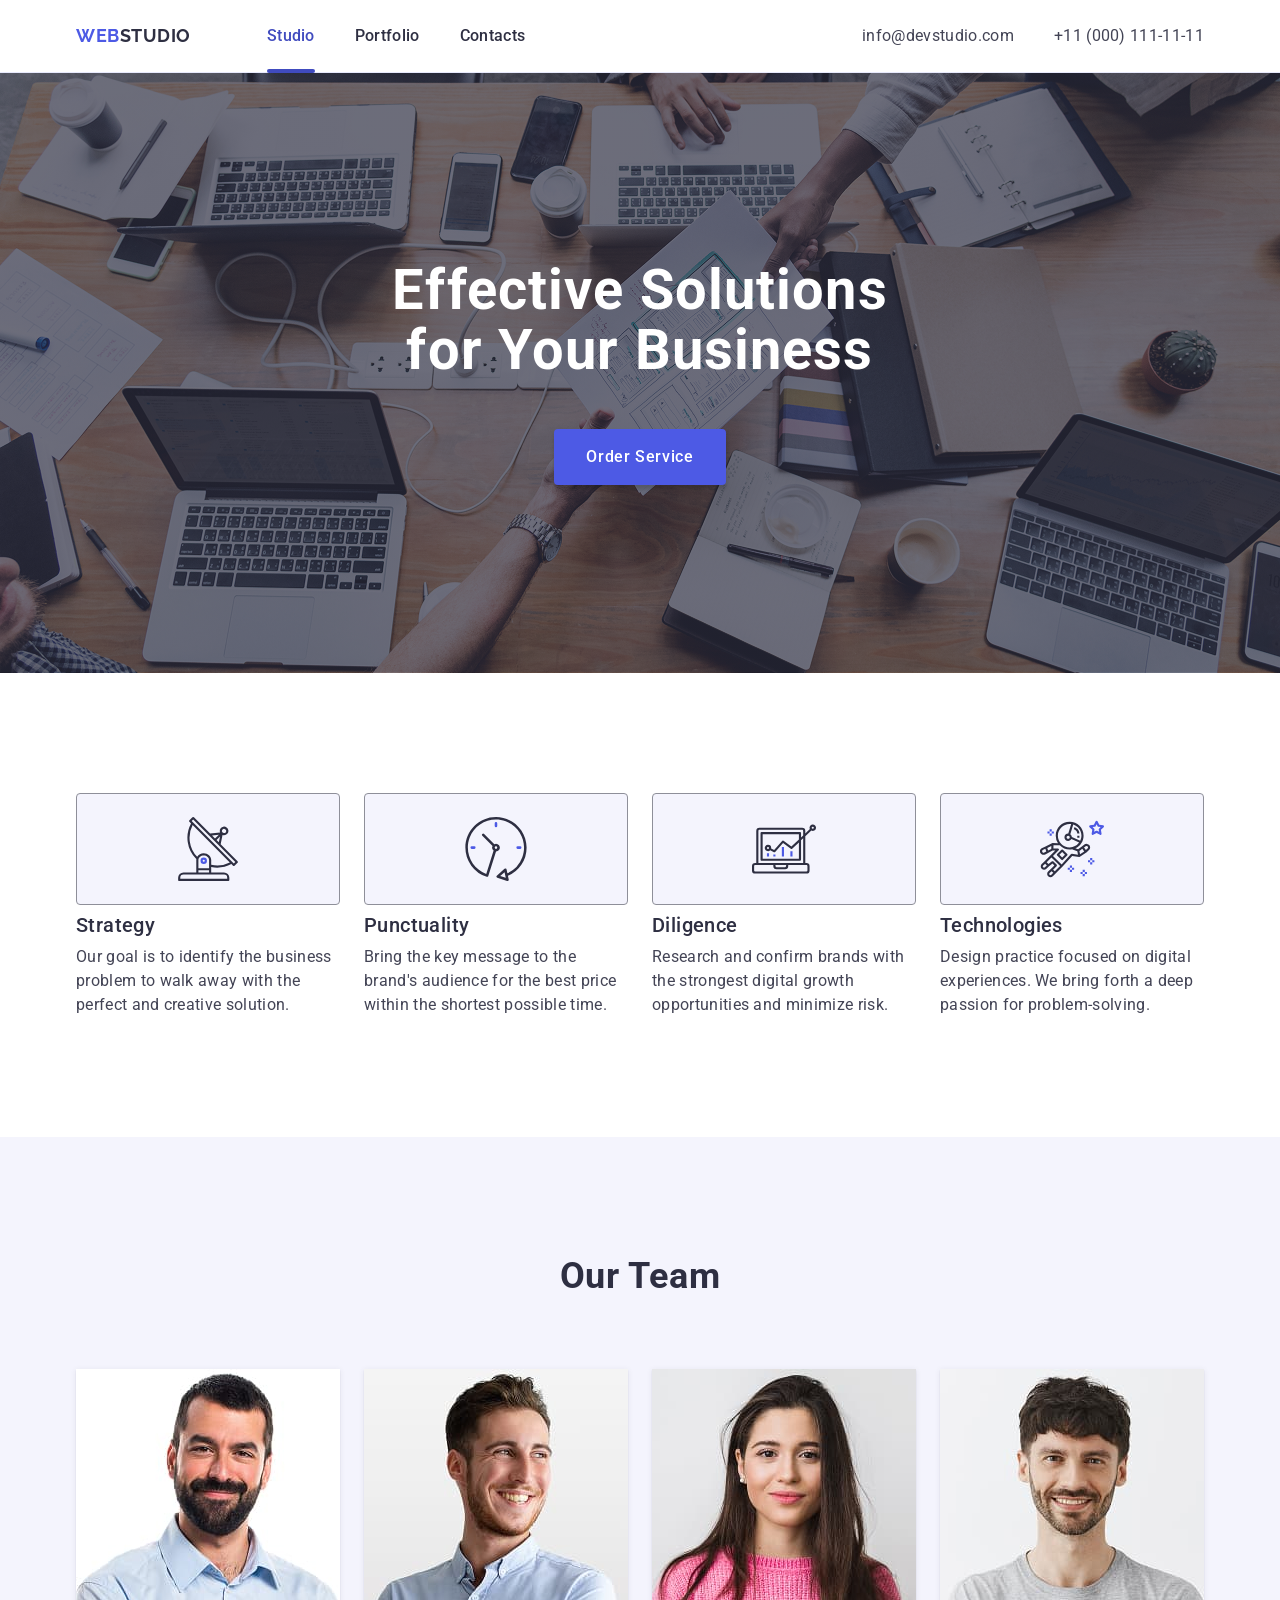
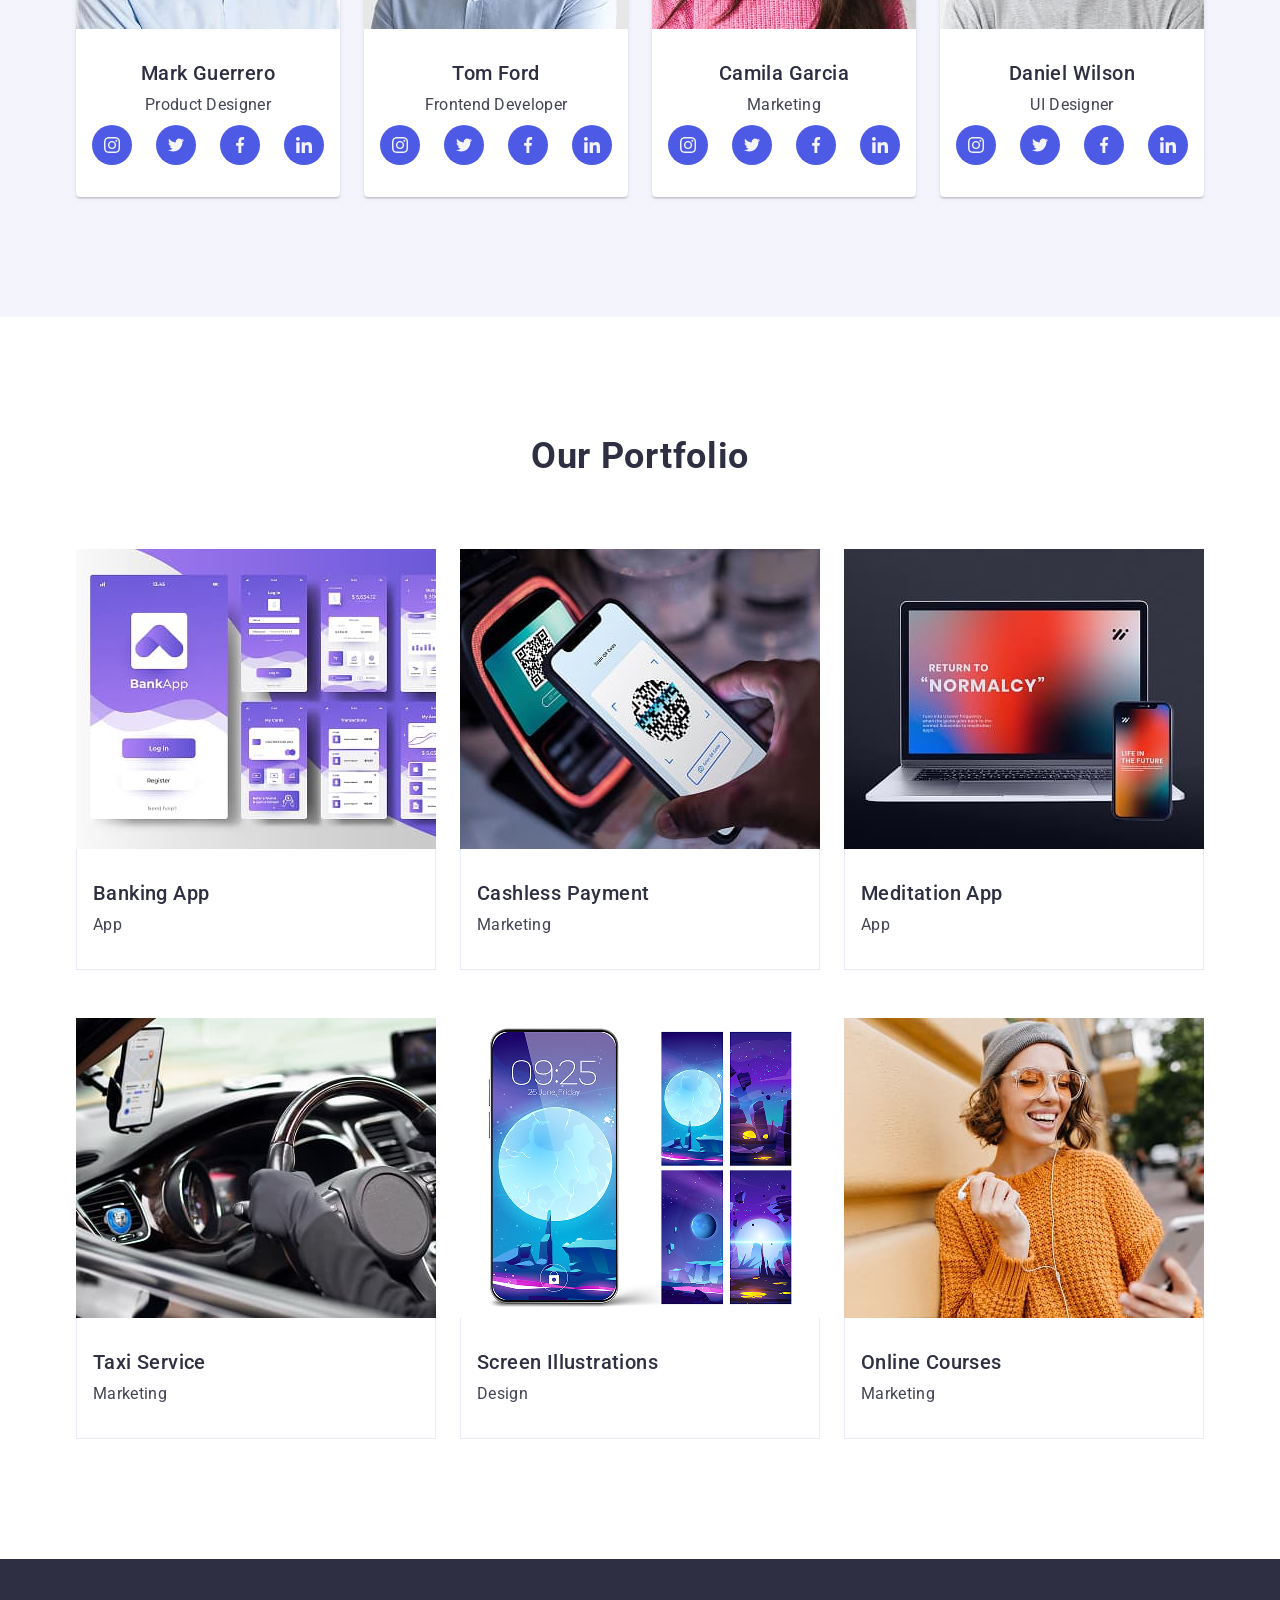
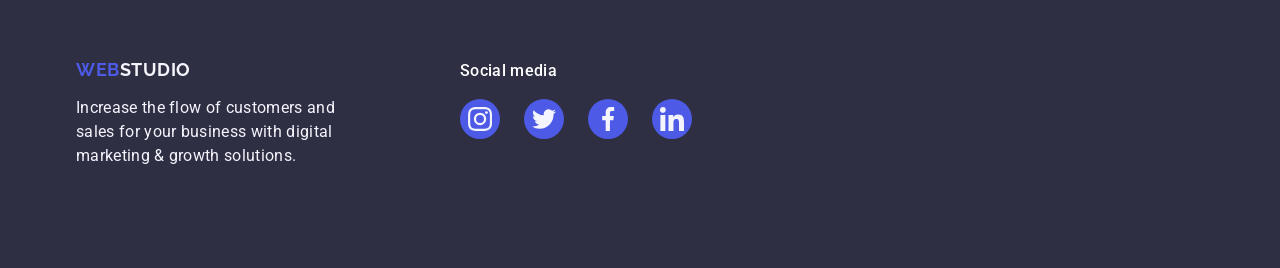
==== index.html @ 87405c70 "HW-4" ====
<!DOCTYPE html>
<html lang="en">
  <head>
    <meta charset="UTF-8" />
    <meta name="viewport" content="width=device-width, initial-scale=1.0" />
    <title>WebStudio</title>
    <link
      rel="stylesheet"
      href="https://cdn.jsdelivr.net/npm/modern-normalize@2.0.0/modern-normalize.min.css"
    />
    <link rel="preconnect" href="https://fonts.googleapis.com" />
    <link rel="preconnect" href="https://fonts.gstatic.com" crossorigin />
    <link
      href="https://fonts.googleapis.com/css2?family=Borel&family=Raleway:ital,wght@0,700;1,700&family=Roboto:ital,wght@0,400;0,500;0,700;1,400;1,500;1,700&display=swap"
      rel="stylesheet"
    />
    <link rel="stylesheet" href="./css/styles.css" />
  </head>
  <body>
    <!-- header -->
    <header class="header">
      <div class="container header-container">
        <nav class="nav">
          <a href="./index.html" class="header-logo"
            >Web<span class="header-logo-accent">Studio</span></a
          >
          <ul class="nav-list">
            <li><a href="./index.html" class="nav-link current-link">Studio</a></li>
            <li><a href="" class="nav-link">Portfolio</a></li>
            <li><a href="" class="nav-link">Contacts</a></li>
          </ul>
        </nav>

        <address class="address">
          <ul class="address-list">
            <li>
              <a href="mailto:info@devstudio.com" class="contacts-link">info@devstudio.com</a>
            </li>
            <li>
              <a href="tel:+110001111111" class="contacts-link">+11 (000) 111-11-11</a>
            </li>
          </ul>
        </address>
      </div>
    </header>

    <main>
      <!-- section hero -->
      <section class="section-hero">
        <div class="container">
          <h1 class="hero-title">Effective Solutions for Your Business</h1>
          <button type="button" class="button-hero">Order Service</button>
        </div>
      </section>

      <!-- section advantages -->
      <section class="section section-advantages">
        <div class="container">
          <h2 class="section-title visually-hidden">Advantages</h2>
          <ul class="advantages-list">
            <li class="advantages-item">
              <div class="icon-container">
                <svg class="advantages-icon" width="64" height="64">
                  <use href="./images/icons.svg#icon-antenna"></use>
                </svg>
              </div>
              <h3 class="advantages-title">Strategy</h3>
              <p class="advantages-text">
                Our goal is to identify the business problem to walk away with the perfect and
                creative solution.
              </p>
            </li>
            <li class="advantages-item">
              <div class="icon-container">
                <svg class="advantages-icon" width="64" height="64">
                  <use href="./images/icons.svg#icon-clock"></use>
                </svg>
              </div>
              <h3 class="advantages-title">Punctuality</h3>
              <p class="advantages-text">
                Bring the key message to the brand's audience for the best price within the shortest
                possible time.
              </p>
            </li>
            <li class="advantages-item">
              <div class="icon-container">
                <svg class="advantages-icon" width="64" height="64">
                  <use href="./images/icons.svg#icon-diagram"></use>
                </svg>
              </div>
              <h3 class="advantages-title">Diligence</h3>
              <p class="advantages-text">
                Research and confirm brands with the strongest digital growth opportunities and
                minimize risk.
              </p>
            </li>
            <li class="advantages-item">
              <div class="icon-container">
                <svg class="advantages-icon" width="64" height="64">
                  <use href="./images/icons.svg#icon-astronaut"></use>
                </svg>
              </div>
              <h3 class="advantages-title">Technologies</h3>
              <p class="advantages-text">
                Design practice focused on digital experiences. We bring forth a deep passion for
                problem-solving.
              </p>
            </li>
          </ul>
        </div>
      </section>

      <!-- section our team -->
      <section class="section section-team">
        <div class="container">
          <h2 class="section-title">Our Team</h2>
          <ul class="team-list">
            <li class="team-item">
              <img src="./images/team1.jpg" alt="Mark Guerrero's photo" width="264" height="260" />
              <div class="team-information">
                <h3 class="team-title">Mark Guerrero</h3>
                <p class="team-text">Product Designer</p>
                <ul class="social-list">
                  <li class="social-item">
                    <a class="social-link" href="">
                      <svg class="social-icon" width="16" height="16">
                        <use href="./images/icons.svg#icon-instagram"></use>
                      </svg>
                    </a>
                  </li>
                  <li class="social-item">
                    <a class="social-link" href="">
                      <svg class="social-icon" width="16" height="16">
                        <use href="./images/icons.svg#icon-twitter"></use>
                      </svg>
                    </a>
                  </li>
                  <li class="social-item">
                    <a class="social-link" href="">
                      <svg class="social-icon" width="16" height="16">
                        <use href="./images/icons.svg#icon-facebook"></use>
                      </svg>
                    </a>
                  </li>
                  <li class="social-item">
                    <a class="social-link" href="">
                      <svg class="social-icon" width="16" height="16">
                        <use href="./images/icons.svg#icon-linkedin"></use>
                      </svg>
                    </a>
                  </li>
                </ul>
              </div>
            </li>
            <li class="team-item">
              <img src="./images/team2.jpg" alt="Tom Ford's photo" width="264" height="260" />
              <div class="team-information">
                <h3 class="team-title">Tom Ford</h3>
                <p class="team-text">Frontend Developer</p>
                <ul class="social-list">
                  <li class="social-item">
                    <a class="social-link" href="">
                      <svg class="social-icon" width="16" height="16">
                        <use href="./images/icons.svg#icon-instagram"></use>
                      </svg>
                    </a>
                  </li>
                  <li class="social-item">
                    <a class="social-link" href="">
                      <svg class="social-icon" width="16" height="16">
                        <use href="./images/icons.svg#icon-twitter"></use>
                      </svg>
                    </a>
                  </li>
                  <li class="social-item">
                    <a class="social-link" href="">
                      <svg class="social-icon" width="16" height="16">
                        <use href="./images/icons.svg#icon-facebook"></use>
                      </svg>
                    </a>
                  </li>
                  <li class="social-item">
                    <a class="social-link" href="">
                      <svg class="social-icon" width="16" height="16">
                        <use href="./images/icons.svg#icon-linkedin"></use>
                      </svg>
                    </a>
                  </li>
                </ul>
              </div>
            </li>
            <li class="team-item">
              <img src="./images/team3.jpg" alt="Camila Garcia's photo" width="264" height="260" />
              <div class="team-information">
                <h3 class="team-title">Camila Garcia</h3>
                <p class="team-text">Marketing</p>
                <ul class="social-list">
                  <li class="social-item">
                    <a class="social-link" href="">
                      <svg class="social-icon" width="16" height="16">
                        <use href="./images/icons.svg#icon-instagram"></use>
                      </svg>
                    </a>
                  </li>
                  <li class="social-item">
                    <a class="social-link" href="">
                      <svg class="social-icon" width="16" height="16">
                        <use href="./images/icons.svg#icon-twitter"></use>
                      </svg>
                    </a>
                  </li>
                  <li class="social-item">
                    <a class="social-link" href="">
                      <svg class="social-icon" width="16" height="16">
                        <use href="./images/icons.svg#icon-facebook"></use>
                      </svg>
                    </a>
                  </li>
                  <li class="social-item">
                    <a class="social-link" href="">
                      <svg class="social-icon" width="16" height="16">
                        <use href="./images/icons.svg#icon-linkedin"></use>
                      </svg>
                    </a>
                  </li>
                </ul>
              </div>
            </li>
            <li class="team-item">
              <img src="./images/team4.jpg" alt="Daniel Wilson's photo" width="264" height="260" />
              <div class="team-information">
                <h3 class="team-title">Daniel Wilson</h3>
                <p class="team-text">UI Designer</p>
                <ul class="social-list">
                  <li class="social-item">
                    <a class="social-link" href="">
                      <svg class="social-icon" width="16" height="16">
                        <use href="./images/icons.svg#icon-instagram"></use>
                      </svg>
                    </a>
                  </li>
                  <li class="social-item">
                    <a class="social-link" href="">
                      <svg class="social-icon" width="16" height="16">
                        <use href="./images/icons.svg#icon-twitter"></use>
                      </svg>
                    </a>
                  </li>
                  <li class="social-item">
                    <a class="social-link" href="">
                      <svg class="social-icon" width="16" height="16">
                        <use href="./images/icons.svg#icon-facebook"></use>
                      </svg>
                    </a>
                  </li>
                  <li class="social-item">
                    <a class="social-link" href="">
                      <svg class="social-icon" width="16" height="16">
                        <use href="./images/icons.svg#icon-linkedin"></use>
                      </svg>
                    </a>
                  </li>
                </ul>
              </div>
            </li>
          </ul>
        </div>
      </section>

      <!-- section portfolio-->
      <section class="section-portfolio section">
        <div class="container">
          <h2 class="section-title">Our Portfolio</h2>
          <ul class="portfolio-list">
            <li class="portfolio-item">
              <div class="portfolio-img">
                <img src="./images/portfolio1.jpg" alt="Banking App" width="360" height="300" />
                <p class="overlay">
                  14 Stylish and User-Friendly App Design Concepts · Task Manager App · Calorie
                  Tracker App · Exotic Fruit Ecommerce App · Cloud Storage App
                </p>
              </div>
              <div class="portfolio-card">
                <h3 class="portfolio-title">Banking App</h3>
                <p class="portfolio-text">App</p>
              </div>
            </li>
            <li class="portfolio-item">
              <div class="portfolio-img">
                <img
                  src="./images/portfolio2.jpg"
                  alt="Cashless Payment"
                  width="360"
                  height="300"
                />
                <p class="overlay">
                  14 Stylish and User-Friendly App Design Concepts · Task Manager App · Calorie
                  Tracker App · Exotic Fruit Ecommerce App · Cloud Storage App
                </p>
              </div>
              <div class="portfolio-card">
                <h3 class="portfolio-title">Cashless Payment</h3>
                <p class="portfolio-text">Marketing</p>
              </div>
            </li>
            <li class="portfolio-item">
              <div class="portfolio-img">
                <img src="./images/portfolio3.jpg" alt="Meditation App" width="360" height="300" />
                <p class="overlay">
                  14 Stylish and User-Friendly App Design Concepts · Task Manager App · Calorie
                  Tracker App · Exotic Fruit Ecommerce App · Cloud Storage App
                </p>
              </div>
              <div class="portfolio-card">
                <h3 class="portfolio-title">Meditation App</h3>
                <p class="portfolio-text">App</p>
              </div>
            </li>
            <li class="portfolio-item">
              <div class="portfolio-img">
                <img src="./images/portfolio4.jpg" alt="Taxi Service" width="360" height="300" />
                <p class="overlay">
                  14 Stylish and User-Friendly App Design Concepts · Task Manager App · Calorie
                  Tracker App · Exotic Fruit Ecommerce App · Cloud Storage App
                </p>
              </div>
              <div class="portfolio-card">
                <h3 class="portfolio-title">Taxi Service</h3>
                <p class="portfolio-text">Marketing</p>
              </div>
            </li>
            <li class="portfolio-item">
              <div class="portfolio-img">
                <img
                  src="./images/portfolio5.jpg"
                  alt="Screen Illustrations"
                  width="360"
                  height="300"
                />
                <p class="overlay">
                  14 Stylish and User-Friendly App Design Concepts · Task Manager App · Calorie
                  Tracker App · Exotic Fruit Ecommerce App · Cloud Storage App
                </p>
              </div>
              <div class="portfolio-card">
                <h3 class="portfolio-title">Screen Illustrations</h3>
                <p class="portfolio-text">Design</p>
              </div>
            </li>
            <li class="portfolio-item">
              <div class="portfolio-img">
                <img src="./images/portfolio6.jpg" alt="Online Courses" width="360" height="300" />
                <p class="overlay">
                  14 Stylish and User-Friendly App Design Concepts · Task Manager App · Calorie
                  Tracker App · Exotic Fruit Ecommerce App · Cloud Storage App
                </p>
              </div>
              <div class="portfolio-card">
                <h3 class="portfolio-title">Online Courses</h3>
                <p class="portfolio-text">Marketing</p>
              </div>
            </li>
          </ul>
        </div>
      </section>
    </main>

    <!-- footer -->
    <footer class="footer">
      <div class="container footer-content">
        <div class="left-content">
          <a href="/" class="footer-logo">Web<span class="footer-logo-accent">Studio</span></a>
          <p class="footer-text">
            Increase the flow of customers and sales for your business with digital marketing &
            growth solutions.
          </p>
        </div>
        <div class="right-content">
          <p class="social-text">Social media</p>
          <ul class="social-list">
            <li class="social-item">
              <a class="social-link big" href="">
                <svg class="social-icon" width="24" height="24">
                  <use href="./images/icons.svg#icon-instagram"></use>
                </svg>
              </a>
            </li>
            <li class="social-item">
              <a class="social-link big" href="">
                <svg class="social-icon" width="24" height="24">
                  <use href="./images/icons.svg#icon-twitter"></use>
                </svg>
              </a>
            </li>
            <li class="social-item">
              <a class="social-link big" href="">
                <svg class="social-icon" width="24" height="24">
                  <use href="./images/icons.svg#icon-facebook"></use>
                </svg>
              </a>
            </li>
            <li class="social-item">
              <a class="social-link big" href="">
                <svg class="social-icon" width="24" height="24">
                  <use href="./images/icons.svg#icon-linkedin"></use>
                </svg>
              </a>
            </li>
          </ul>
        </div>
      </div>
    </footer>
  </body>
</html>
---- css/styles.css ----
:root {
  --primary-font: 'Roboto', sans-serif;
  --logo-font: 'Raleway', sans-serif;
  --text-color: #2e2f42;
  --accent-color: #4d5ae5;
  --secondary-text-color: #434455;
  --hover-color: #404bbf;
  --accent-section-color: #2e2f42;
  --transition: 250ms cubic-bezier(0.4, 0, 0.2, 1);
}

body {
  font-family: var(--primary-font);
  letter-spacing: 0.02em;

  color: var(--secondary-text-color);
  background-color: #ffffff;
}

address {
  font-style: normal;
}

button {
  cursor: pointer;
}

a {
  text-decoration: none;
  display: block;
}

ul {
  list-style: none;

  margin: 0;
  padding-left: 0;
}

h1,
h2,
h3,
p {
  margin: 0;
}

img {
  display: block;
}

.container {
  max-width: 1158px;
  padding: 0 15px;
  margin: 0 auto;
}

.section {
  padding: 120px 0;
}

.section-title {
  font-size: 36px;
  line-height: 1.11;

  letter-spacing: 0.02em;
  text-transform: capitalize;
  text-align: center;
  color: var(--text-color);

  margin-bottom: 72px;
}

.visually-hidden {
  position: absolute;
  width: 1px;
  height: 1px;
  margin: -1px;
  border: 0;
  padding: 0;

  white-space: nowrap;
  clip-path: inset(100%);
  clip: rect(0 0 0 0);
  overflow: hidden;
}

/* Header */

.header {
  border-bottom: 1px solid rgba(231, 233, 252, 1);
  box-shadow: 0px 2px 1px rgba(46, 47, 66, 0.08), 0px 1px 1px rgba(46, 47, 66, 0.16),
    0px 1px 6px rgba(46, 47, 66, 0.08);
}

.header-container {
  display: flex;
  justify-content: space-between;
  align-items: center;
  padding: 0 15px;
}

.header-logo {
  font-family: var(--logo-font);
  font-weight: 700;
  font-size: 18px;
  line-height: 1.17;
  letter-spacing: 0.03em;

  text-transform: uppercase;

  color: var(--accent-color);

  margin-right: 76px;
}

.header-logo-accent {
  color: var(--text-color);
}

.nav {
  display: flex;
  align-items: center;
}

.nav-list,
.address-list {
  display: flex;
  gap: 40px;
}

.nav-link {
  font-weight: 500;
  font-size: 16px;
  line-height: 1.5;
  color: var(--text-color);
  position: relative;
  padding: 24px 0;
  transition: color var(--transition);
}

.nav-link.current-link {
  color: var(--hover-color);
}

.nav-link::after {
  content: '';
  position: absolute;
  left: 0;
  bottom: -1px;
  height: 4px;
  border-radius: 2px;
  background-color: var(--hover-color);
  width: 0;
  opacity: 0;
  transition: width var(--transition), opacity var(--transition);
}

.nav-link.current-link::after,
.nav-link:hover::after {
  width: 100%;
  opacity: 1;
}

.contacts-link {
  font-size: 16px;
  line-height: 1.5;
  color: var(--secondary-text-color);

  padding: 24px 0;
  transition: color var(--transition);
}

.nav-link:hover,
.nav-link:focus,
.contacts-link:hover,
.contacts-link:focus {
  color: var(--hover-color);
}

/* Section Hero */

.section-hero {
  background-color: var(--accent-section-color);
  background: linear-gradient(rgba(46, 47, 66, 0.7), rgba(46, 47, 66, 0.7)), url(../images/hero.jpg);
  background-repeat: no-repeat;
  background-position: center;
  background-size: cover;
  padding: 188px 0;

  max-width: 1440px;
  margin: 0 auto;
}

.hero-title {
  font-size: 56px;
  line-height: 1.07;
  letter-spacing: 0.02em;

  color: #ffffff;

  text-align: center;

  margin: 0 auto 48px;

  max-width: 496px;
}

.button-hero {
  display: block;

  font-size: 16px;
  font-weight: 500;
  line-height: 1.5;
  letter-spacing: 0.04em;

  background-color: var(--accent-color);
  color: #ffffff;

  padding: 16px 32px;
  min-width: 169px;
  margin: 0 auto;

  border: none;
  border-radius: 4px;

  box-shadow: 0px 4px 4px rgba(0, 0, 0, 0.15);

  transition: background-color var(--transition);
}

.button-hero:hover,
.button-hero:focus {
  background-color: var(--hover-color);
}

/* Section advantages */

.section-advantages {
  background-color: #ffffff;
}

.advantages-list {
  display: flex;
  gap: 24px;
}

.advantages-item {
  flex-basis: calc((100% - 72px) / 4);
}

.icon-container {
  background-color: rgba(244, 244, 253, 1);
  border: 1px solid rgba(142, 143, 153, 1);
  border-radius: 4px;

  margin-bottom: 8px;
  padding: 24px 0;

  display: flex;
  justify-content: center;
  align-items: center;

  height: 112px;
}

.advantages-title {
  font-size: 20px;
  line-height: 1.2;
  font-weight: 500;
  letter-spacing: 0.02em;
  color: var(--text-color);

  margin-bottom: 8px;
}

.advantages-text {
  font-size: 16px;
  line-height: 1.5;
}

/* Section team */

.section-team {
  background-color: #f4f4fd;
}

.team-list {
  display: flex;
  gap: 24px;
}

.team-item {
  flex-basis: calc((100% - 72px) / 4);
  background-color: #ffffff;

  border-radius: 0px 0px 4px 4px;

  box-shadow: 0px 2px 1px 0px rgba(46, 47, 66, 0.08), 0px 1px 1px 0px rgba(46, 47, 66, 0.16),
    0px 1px 6px 0px rgba(46, 47, 66, 0.08);
}

.team-information {
  padding: 32px 0px;
  text-align: center;
}

.team-title {
  font-size: 20px;
  line-height: 1.2;
  letter-spacing: 0.02em;
  font-weight: 500;

  text-transform: capitalize;

  color: var(--text-color);

  margin-bottom: 8px;
}

.team-text {
  font-size: 16px;
  line-height: 1.5;
  margin-bottom: 8px;
}

.social-list {
  display: flex;
  justify-content: center;
  gap: 24px;
}

.social-link {
  width: 40px;
  height: 40px;
  background-color: var(--accent-color);
  border-radius: 50%;
  display: flex;
  align-items: center;
  justify-content: center;
  transition: background-color var(--transition);
}

.social-link:hover,
.social-link:focus {
  background-color: var(--hover-color);
}

.social-icon {
  fill: #f4f4fd;
}

/* Section portfolio */

.portfolio-list {
  display: flex;
  gap: 24px;
  flex-wrap: wrap;
  row-gap: 48px;
}

.portfolio-item {
  flex-basis: calc((100% - 52px) / 3);

  transition: box-shadow var(--transition);
}

.portfolio-card {
  border: 1px solid rgba(231, 233, 252, 1);
  border-top: none;
  padding: 32px 16px;
}

.portfolio-img {
  position: relative;
  overflow: hidden;
}

.overlay {
  font-size: 16px;
  line-height: 1.5;
  letter-spacing: 0.02em;

  background-color: #4d5ae5;
  color: #f4f4fd;

  padding: 40px 32px;

  position: absolute;
  top: 0;
  width: 100%;
  height: 100%;

  transform: translateY(100%);
  transition: transform var(--transition);
}

.portfolio-item:hover,
.portfolio-item:focus {
  box-shadow: 0px 1px 6px rgba(46, 47, 66, 0.08), 0px 1px 1px rgba(46, 47, 66, 0.16),
    0px 2px 1px rgba(46, 47, 66, 0.08);

  cursor: pointer;
}

.portfolio-item:hover .overlay,
.portfolio-item:focus .overlay {
  transform: translateY(0);
}
.portfolio-title {
  font-size: 20px;
  line-height: 1.2;
  font-weight: 500;
  letter-spacing: 0.02em;

  color: var(--text-color);

  margin-bottom: 8px;
}

.portfolio-text {
  font-size: 16px;
  line-height: 1.5;
}

/* Footer */
.footer {
  background-color: var(--accent-section-color);
  color: #f4f4fd;

  padding: 100px 0;
}

.footer-content {
  display: flex;
  align-items: baseline;
}

.left-content {
  margin-right: 120px;
}

.footer-logo {
  display: inline-block;

  font-family: var(--logo-font);
  font-weight: 700;
  font-size: 18px;
  line-height: 1.17;
  letter-spacing: 0.03em;

  text-transform: uppercase;

  color: var(--accent-color);

  margin-bottom: 16px;
}

.footer-logo-accent {
  color: #f4f4fd;
}

.footer-text {
  line-height: 1.5;

  max-width: 264px;
}

.social-text {
  font-size: 16px;
  font-weight: 500;
  line-height: 1.5;
  letter-spacing: 0.02em;

  margin-bottom: 16px;
  color: #fff;
}

.social-link.big:hover,
.social-link.big:focus {
  background-color: rgba(49, 208, 170, 1);
}
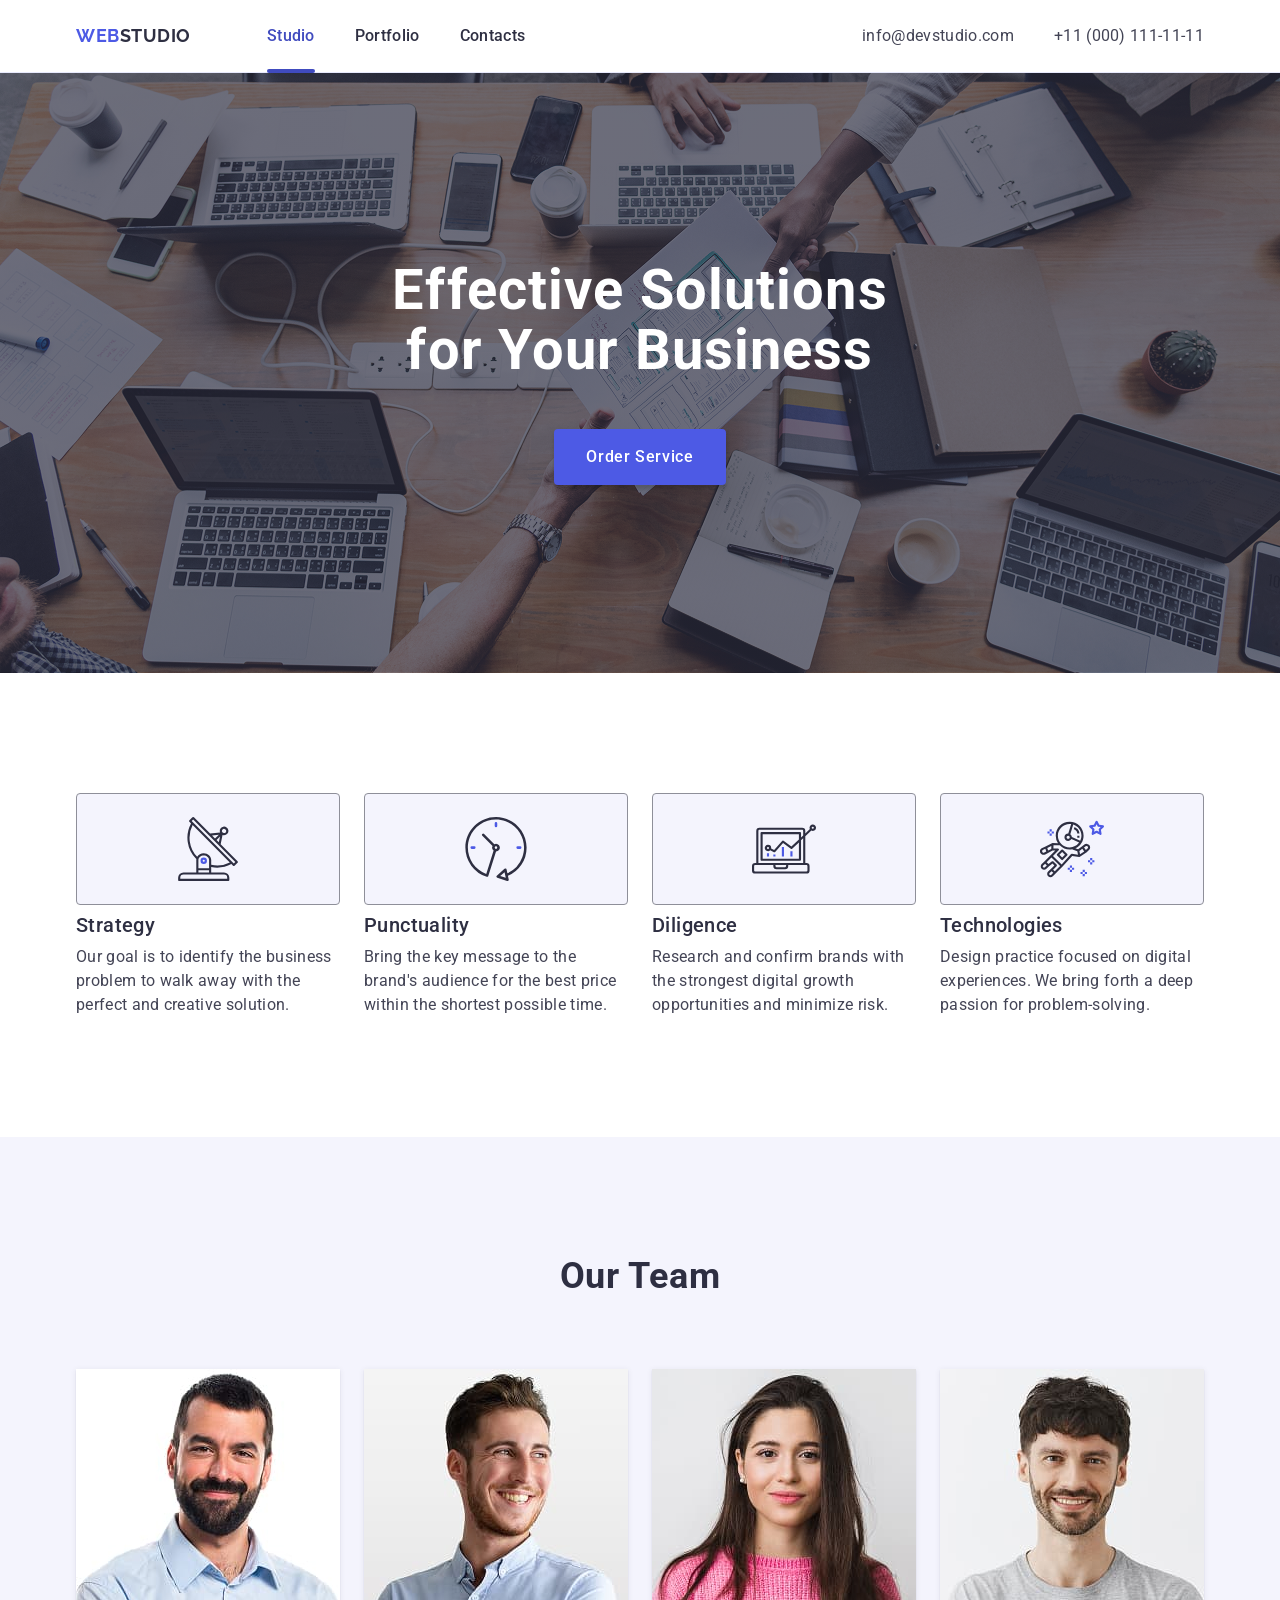
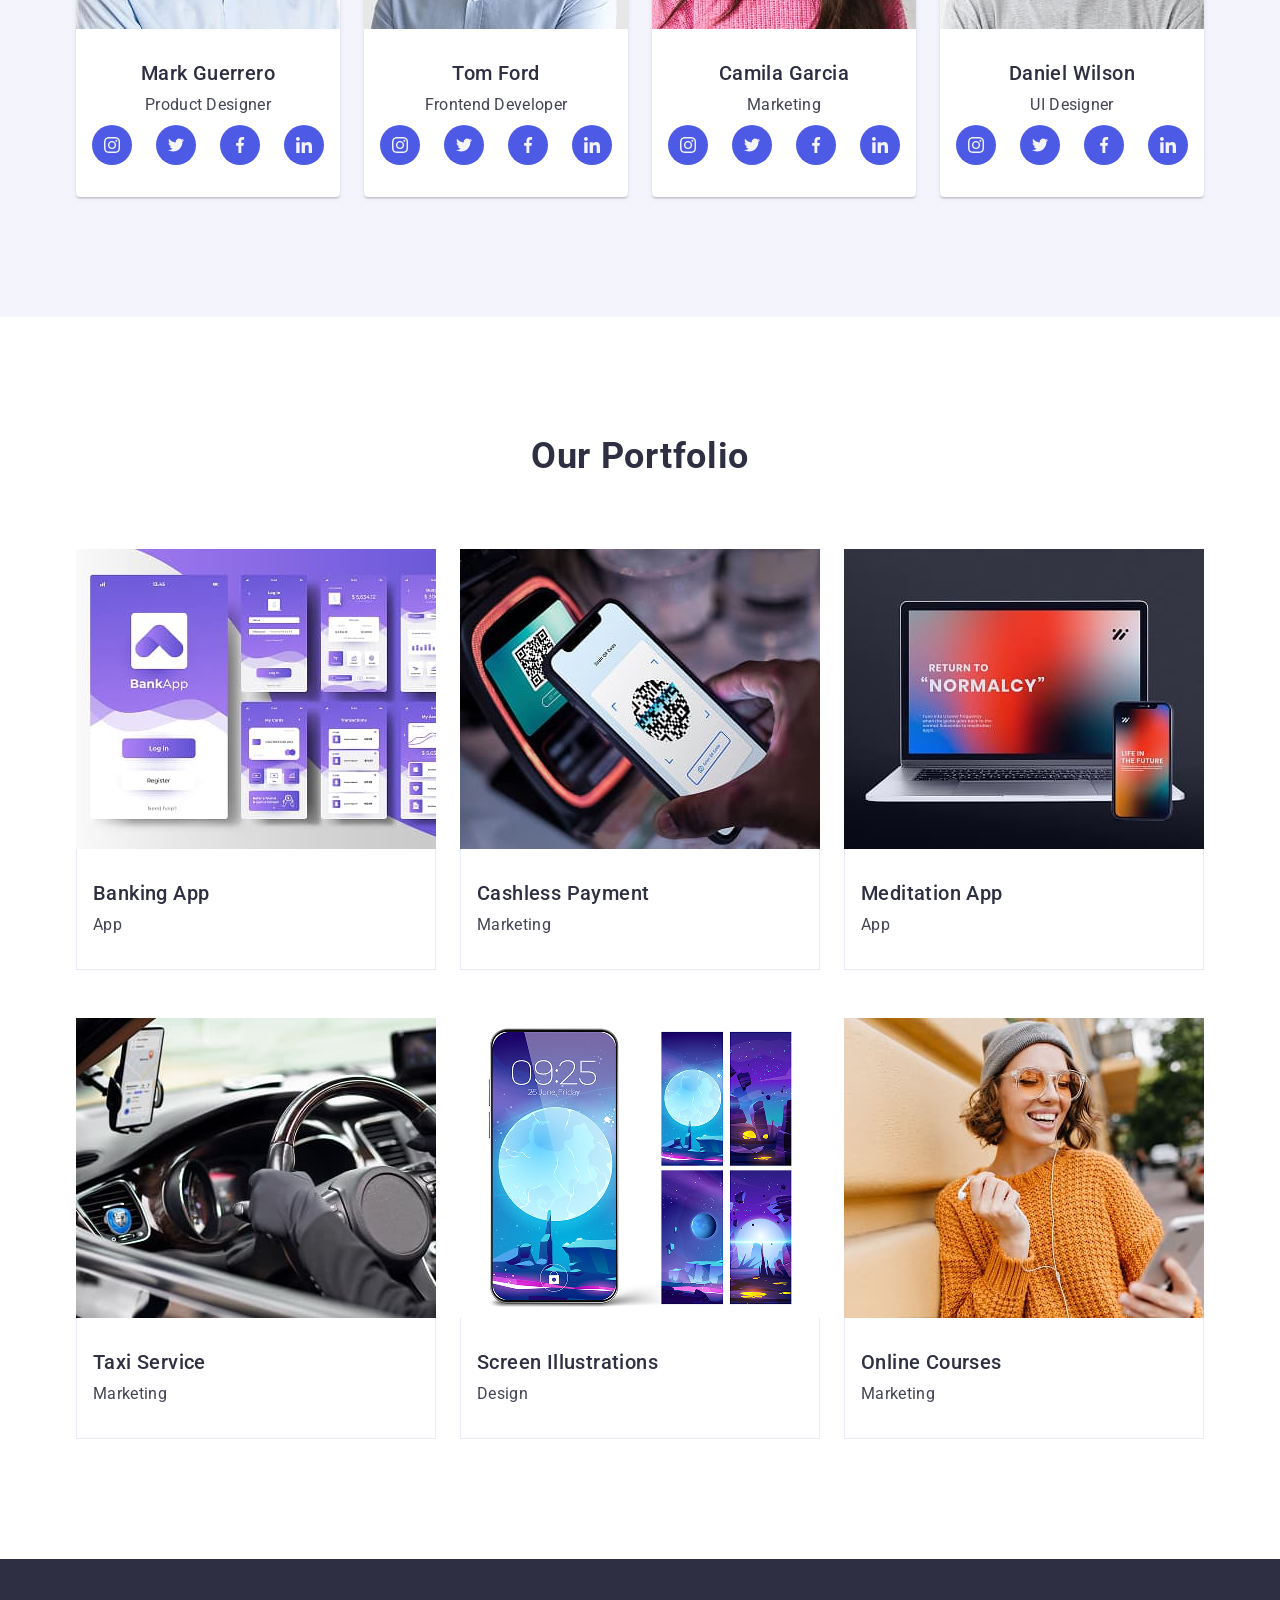
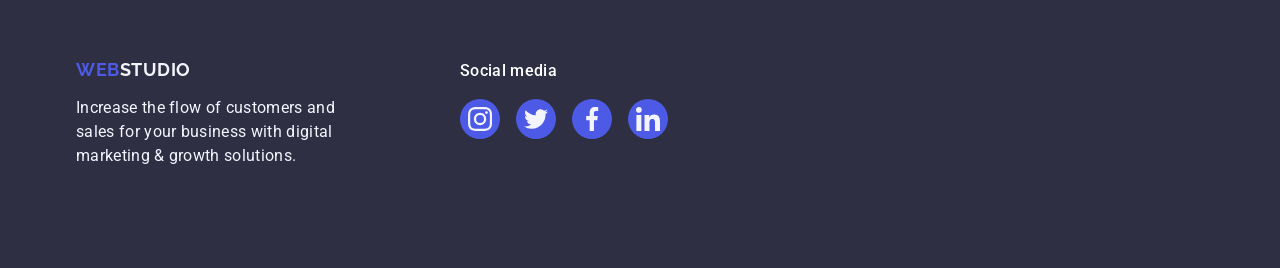
==== commit 1279335f: "HW4" ====
--- a/index.html
+++ b/index.html
@@ -377,7 +377,7 @@
         </div>
         <div class="right-content">
           <p class="social-text">Social media</p>
-          <ul class="social-list">
+          <ul class="social-list footer-social">
             <li class="social-item">
               <a class="social-link big" href="">
                 <svg class="social-icon" width="24" height="24">
--- a/css/styles.css
+++ b/css/styles.css
@@ -465,6 +465,10 @@
   max-width: 264px;
 }
 
+.social-list.footer-social {
+  gap: 16px;
+}
+
 .social-text {
   font-size: 16px;
   font-weight: 500;
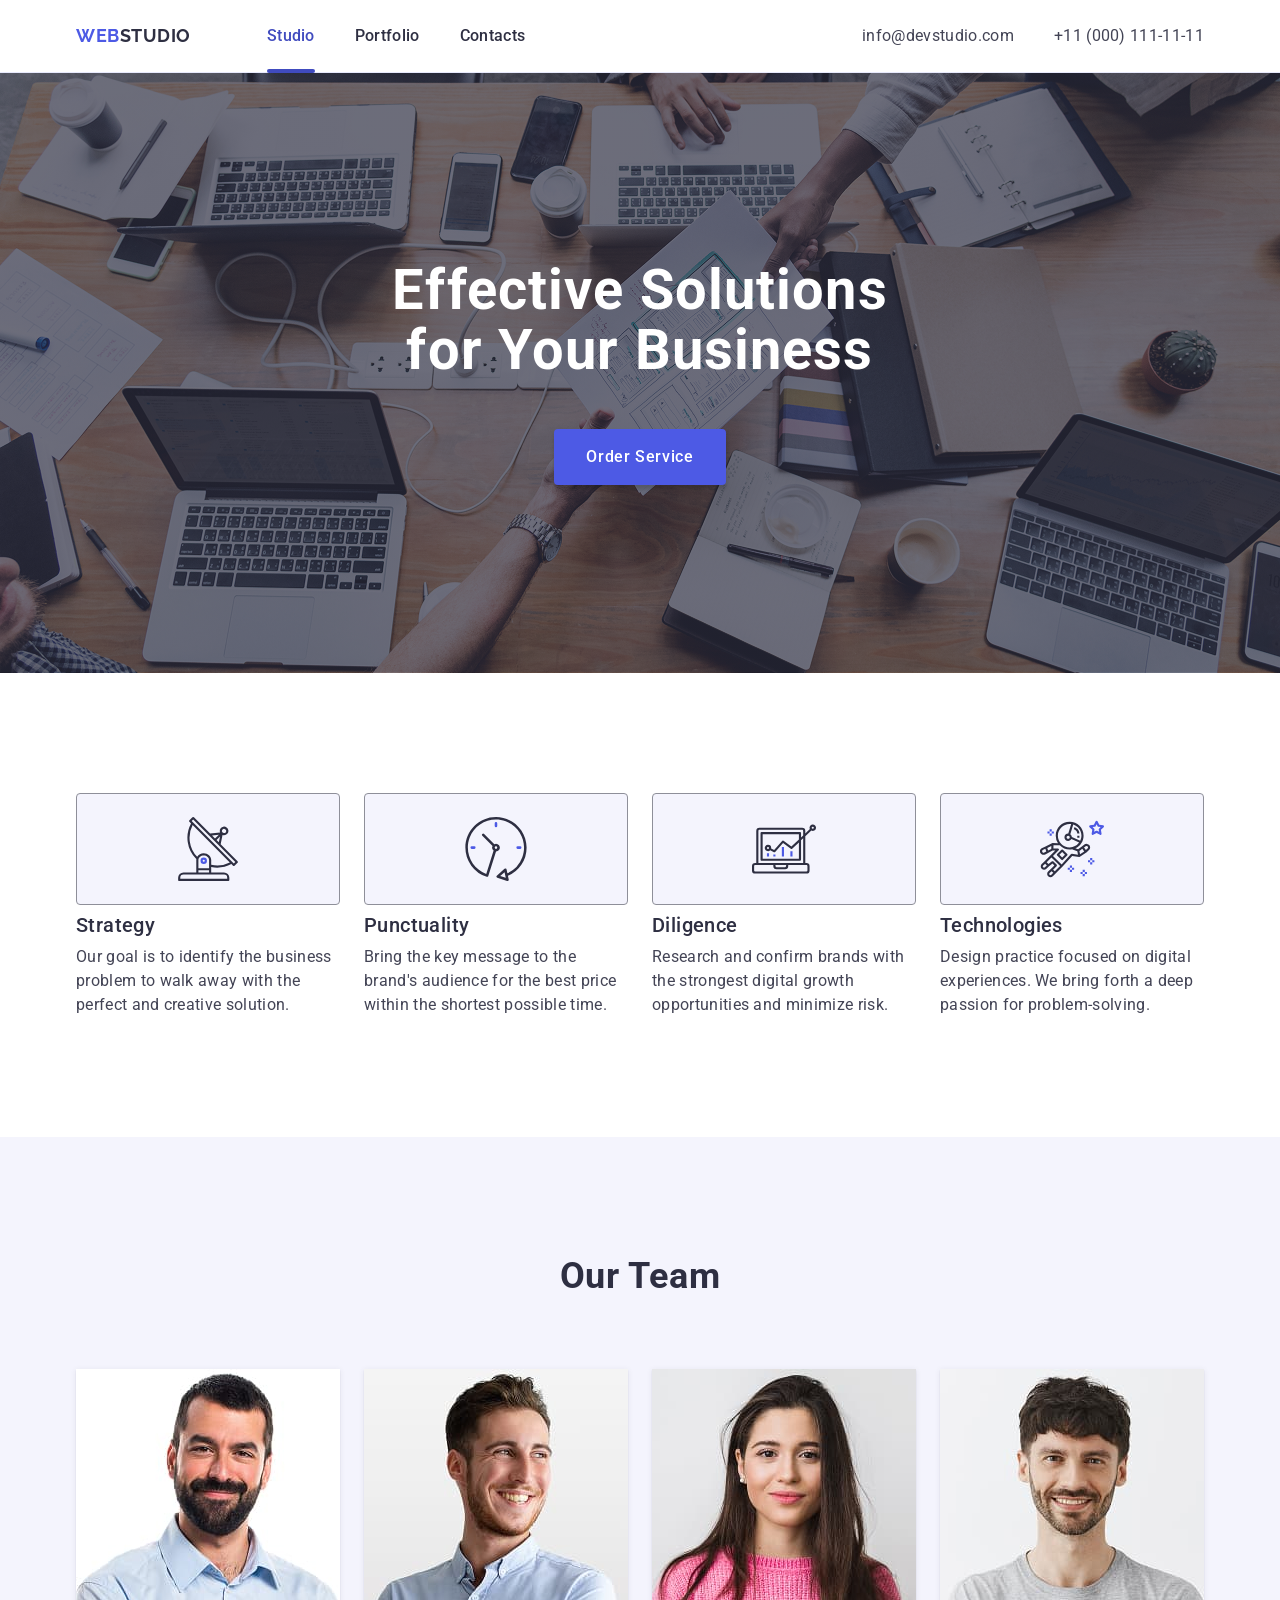
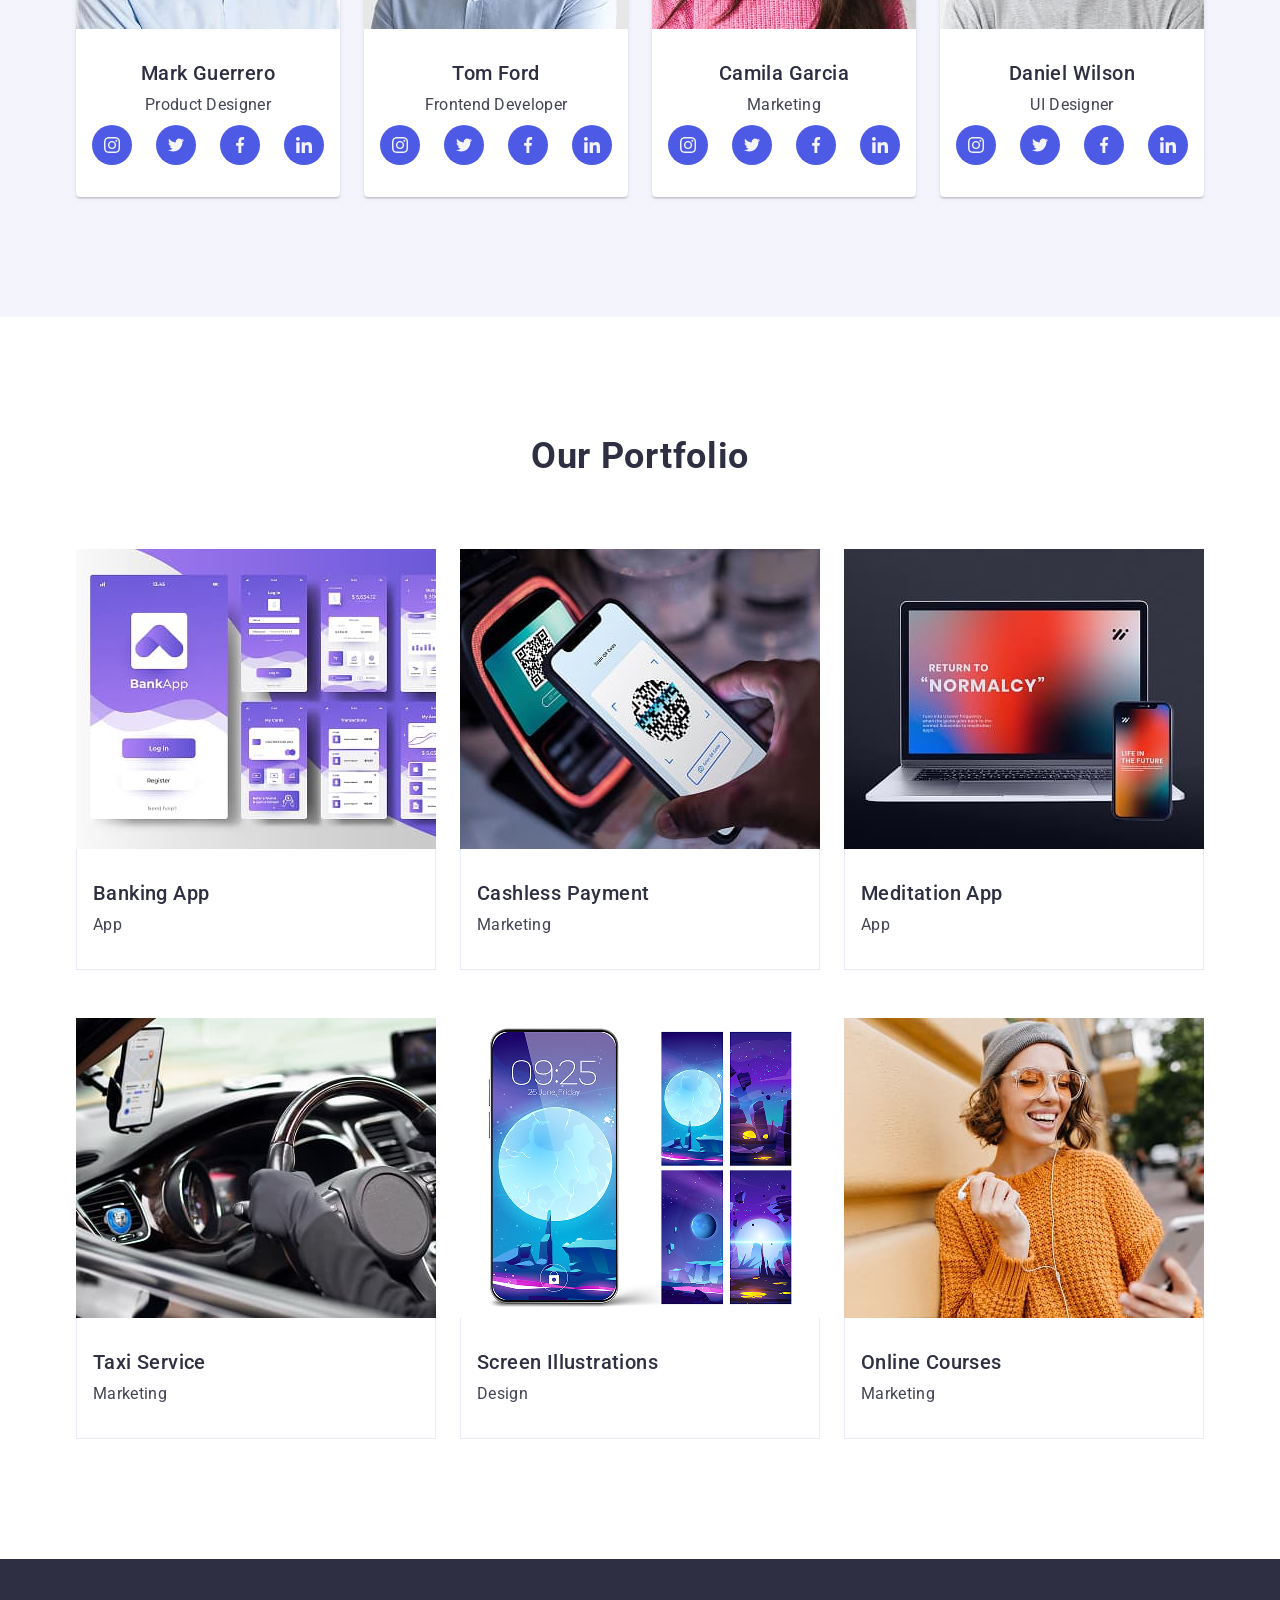
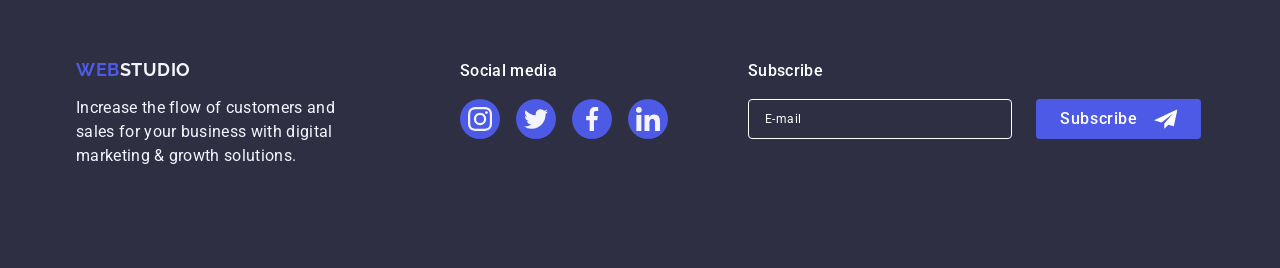
==== commit 324528d4: "HM-5" ====
--- a/index.html
+++ b/index.html
@@ -365,6 +365,69 @@
       </section>
     </main>
 
+    <!-- Modal window -->
+    <div class="modal-overlay">
+      <div class="modal">
+        <button type="button" class="close-modal-button">
+          <svg class="button-icon" width="8" height="8">
+            <use href="./images/icons.svg#icon-close"></use>
+          </svg>
+        </button>
+        <h2 class="modal-title">Leave your contacts and we will call you back</h2>
+        <form class="modal-form">
+          <label class="input-label" for="name">
+            Name
+            <div class="input-container">
+              <input id="name" type="text" name="name" class="form-input" />
+              <svg class="input-icon" width="18" height="24">
+                <use href="./images/icons.svg#icon-person"></use>
+              </svg>
+            </div>
+          </label>
+          <label class="input-label" for="phone"
+            >Phone
+            <div class="input-container">
+              <input id="phone" type="tel" name="phone" class="form-input" />
+              <svg class="input-icon" width="18" height="24">
+                <use href="./images/icons.svg#icon-phone"></use>
+              </svg>
+            </div>
+          </label>
+          <label class="input-label" for="email"
+            >Email
+            <div class="input-container">
+              <input id="email" type="email" name="email" class="form-input" />
+              <svg class="input-icon" width="18" height="24">
+                <use href="./images/icons.svg#icon-email"></use>
+              </svg>
+            </div>
+          </label>
+          <label class="input-label">
+            Comment
+            <textarea name="comment" placeholder="Text input" class="form-textarea"></textarea>
+          </label>
+          <label for="agreement" class="form-agreement">
+            <input
+              id="agreement"
+              type="checkbox"
+              name="agreement"
+              required
+              class="form-checkbox visually-hidden"
+            />
+            <span class="custom-checkbox">
+              <svg class="check-icon" width="10" height="8">
+                <use href="./images/icons.svg#icon-check"></use>
+              </svg>
+            </span>
+            I accept the terms and conditions of the
+            <a href="" class="agreement-link">Privacy Policy</a>
+          </label>
+
+          <button class="form-button" type="submit">Send</button>
+        </form>
+      </div>
+    </div>
+
     <!-- footer -->
     <footer class="footer">
       <div class="container footer-content">
@@ -375,7 +438,7 @@
             growth solutions.
           </p>
         </div>
-        <div class="right-content">
+        <div class="middle-content">
           <p class="social-text">Social media</p>
           <ul class="social-list footer-social">
             <li class="social-item">
@@ -408,7 +471,29 @@
             </li>
           </ul>
         </div>
+        <div class="right-content">
+          <p class="form-text">Subscribe</p>
+          <form class="subscribe-form">
+            <label for="subscribe" class="">
+              <input
+                id="subscribe"
+                name="subscribe"
+                type="email"
+                placeholder="E-mail"
+                class="subscribe-input"
+              />
+            </label>
+            <button type="submit" class="subscribe-button">
+              Subscribe
+              <svg class="subscribe-icon" width="24" height="24">
+                <use href="./images/icons.svg#icon-plane"></use>
+              </svg>
+            </button>
+          </form>
+        </div>
       </div>
     </footer>
+
+    <script src="js/index.js" defer></script>
   </body>
 </html>
--- a/css/styles.css
+++ b/css/styles.css
@@ -7,6 +7,8 @@
   --hover-color: #404bbf;
   --accent-section-color: #2e2f42;
   --transition: 250ms cubic-bezier(0.4, 0, 0.2, 1);
+  --white-color: #ffffff;
+  --light-grey: #8e8f99;
 }
 
 body {
@@ -14,7 +16,11 @@
   letter-spacing: 0.02em;
 
   color: var(--secondary-text-color);
-  background-color: #ffffff;
+  background-color: var(--white-color);
+}
+
+body.modal-open {
+  overflow: hidden;
 }
 
 address {
@@ -87,7 +93,7 @@
 /* Header */
 
 .header {
-  border-bottom: 1px solid rgba(231, 233, 252, 1);
+  border-bottom: 1px solid #e7e9fc;
   box-shadow: 0px 2px 1px rgba(46, 47, 66, 0.08), 0px 1px 1px rgba(46, 47, 66, 0.16),
     0px 1px 6px rgba(46, 47, 66, 0.08);
 }
@@ -196,7 +202,7 @@
   line-height: 1.07;
   letter-spacing: 0.02em;
 
-  color: #ffffff;
+  color: var(--white-color);
 
   text-align: center;
 
@@ -214,7 +220,7 @@
   letter-spacing: 0.04em;
 
   background-color: var(--accent-color);
-  color: #ffffff;
+  color: var(--white-color);
 
   padding: 16px 32px;
   min-width: 169px;
@@ -236,7 +242,7 @@
 /* Section advantages */
 
 .section-advantages {
-  background-color: #ffffff;
+  background-color: var(--white-color);
 }
 
 .advantages-list {
@@ -249,8 +255,8 @@
 }
 
 .icon-container {
-  background-color: rgba(244, 244, 253, 1);
-  border: 1px solid rgba(142, 143, 153, 1);
+  background-color: #f4f4fd;
+  border: 1px solid var(--light-grey);
   border-radius: 4px;
 
   margin-bottom: 8px;
@@ -291,7 +297,7 @@
 
 .team-item {
   flex-basis: calc((100% - 72px) / 4);
-  background-color: #ffffff;
+  background-color: var(--white-color);
 
   border-radius: 0px 0px 4px 4px;
 
@@ -365,7 +371,7 @@
 }
 
 .portfolio-card {
-  border: 1px solid rgba(231, 233, 252, 1);
+  border: 1px solid #e7e9fc;
   border-top: none;
   padding: 32px 16px;
 }
@@ -380,7 +386,7 @@
   line-height: 1.5;
   letter-spacing: 0.02em;
 
-  background-color: #4d5ae5;
+  background-color: var(--accent-color);
   color: #f4f4fd;
 
   padding: 40px 32px;
@@ -420,6 +426,240 @@
 .portfolio-text {
   font-size: 16px;
   line-height: 1.5;
+}
+
+/* Modal window */
+
+.modal-overlay {
+  position: fixed;
+  top: 0;
+  left: 0;
+  width: 100%;
+  height: 100%;
+  z-index: 2;
+  display: flex;
+  justify-content: center;
+  align-items: center;
+
+  background: rgba(46, 47, 66, 0.4);
+
+  opacity: 0;
+  visibility: hidden;
+  pointer-events: none;
+
+  transition: opacity var(--transition), visibility var(--transition);
+}
+
+.modal-overlay.is-open {
+  opacity: 1;
+  visibility: visible;
+  pointer-events: all;
+}
+
+.modal {
+  position: relative;
+
+  width: 408px;
+  height: 584px;
+  padding: 24px;
+
+  background-color: #fcfcfc;
+  box-shadow: 0px 1px 1px 0px rgba(0, 0, 0, 0.14), 0px 1px 3px 0px rgba(0, 0, 0, 0.12),
+    0px 2px 1px 0px rgba(0, 0, 0, 0.2);
+  border-radius: 4px;
+
+  transform: scale(0.95);
+  opacity: 0;
+
+  transition: transform var(--transition), opacity var(--transition);
+}
+
+.modal-overlay.is-open .modal {
+  transform: scale(1);
+  opacity: 1;
+}
+
+.close-modal-button {
+  display: flex;
+  justify-content: center;
+  align-items: center;
+
+  padding: 8px;
+  margin: 0px 0px 24px auto;
+
+  background-color: #e7e9fc;
+
+  border-radius: 50%;
+  border: 1px solid rgba(0, 0, 0, 0.1);
+
+  transition: background-color var(--transition), border-color var(--transition);
+}
+
+.close-modal-button:hover {
+  background-color: var(--hover-color);
+  border-color: var(--hover-color);
+}
+
+.close-modal-button:hover .button-icon {
+  fill: var(--white-color);
+}
+
+.button-icon {
+  fill: var(--text-color);
+  transition: fill var(--transition);
+}
+
+.modal-title {
+  font-size: 16px;
+  line-height: 1.5;
+  font-weight: 500;
+
+  color: var(--accent-section-color);
+  text-align: center;
+
+  margin-bottom: 16px;
+}
+
+.modal-form {
+  display: flex;
+  flex-direction: column;
+}
+
+.input-label {
+  font-size: 12px;
+  line-height: 1.67;
+  letter-spacing: 0.04em;
+  color: var(--light-grey);
+  margin-bottom: 4px;
+
+  width: 100%;
+}
+
+.input-label:last-of-type {
+  margin-bottom: 0;
+}
+
+.input-container {
+  position: relative;
+}
+
+.form-input,
+.form-textarea {
+  height: 40px;
+  width: 100%;
+
+  padding-left: 38px;
+
+  border-radius: 4px;
+  border: 1px solid rgba(46, 47, 66, 0.4);
+  outline: transparent;
+
+  font-size: 12px;
+  line-height: 1.17;
+  letter-spacing: 0.04em;
+  outline: transparent;
+
+  transition: border-color var(--transition);
+}
+
+.form-input:active,
+.form-input:focus,
+.form-textarea:active,
+.form-textarea:focus {
+  border-color: var(--accent-color);
+}
+
+.form-input:active + .input-icon,
+.form-input:focus + .input-icon {
+  fill: var(--accent-color);
+}
+
+.input-icon {
+  position: absolute;
+  fill: var(--text-color);
+  top: 50%;
+  left: 16px;
+  transform: translateY(-50%);
+  transition: fill var(--transition);
+}
+
+.form-textarea {
+  resize: none;
+
+  padding-left: 16px;
+  padding-top: 8px;
+
+  height: 120px;
+}
+
+.form-textarea::placeholder {
+  color: rgba(117, 117, 117, 0.5);
+}
+
+.form-agreement {
+  font-size: 12px;
+  line-height: 1.17;
+  letter-spacing: 0.04em;
+  color: var(--light-grey);
+
+  margin: 16px 0 24px;
+
+  cursor: pointer;
+}
+
+.custom-checkbox {
+  width: 16px;
+  height: 16px;
+
+  border: 1px solid rgba(46, 47, 66, 0.4);
+  border-radius: 2px;
+
+  display: inline-flex;
+  align-items: center;
+  justify-content: center;
+
+  fill: transparent;
+
+  margin-right: 8px;
+
+  transition: background-color var(--transition), border var(--transition), fill var(--transition);
+}
+
+.form-checkbox:checked ~ .custom-checkbox {
+  background-color: var(--accent-color);
+  border: none;
+  fill: #f4f4fd;
+}
+
+.agreement-link {
+  color: var(--accent-color);
+  text-decoration: underline;
+
+  display: inline;
+}
+
+.form-button {
+  font-size: 16px;
+  font-weight: 500;
+  line-height: 1.5;
+  letter-spacing: 0.04em;
+
+  background-color: var(--accent-color);
+  box-shadow: 0px 4px 4px 0px rgba(0, 0, 0, 0.15);
+  color: var(--white-color);
+  border-radius: 4px;
+  border: none;
+
+  margin: 0 auto;
+  padding: 16px 32px;
+  width: 169px;
+
+  transition: background-color var(--transition);
+}
+
+.form-button:hover,
+.form-button:focus {
+  background-color: var(--hover-color);
 }
 
 /* Footer */
@@ -459,6 +699,10 @@
   color: #f4f4fd;
 }
 
+.middle-content {
+  margin-right: 80px;
+}
+
 .footer-text {
   line-height: 1.5;
 
@@ -469,17 +713,86 @@
   gap: 16px;
 }
 
-.social-text {
+.social-text,
+.form-text {
   font-size: 16px;
   font-weight: 500;
   line-height: 1.5;
   letter-spacing: 0.02em;
 
   margin-bottom: 16px;
-  color: #fff;
+  color: var(--white-color);
 }
 
 .social-link.big:hover,
 .social-link.big:focus {
   background-color: rgba(49, 208, 170, 1);
 }
+
+.subscribe-form {
+  display: flex;
+  gap: 24px;
+}
+
+.subscribe-input {
+  width: 264px;
+  height: 40px;
+
+  padding: 8px 16px;
+
+  background-color: var(--accent-section-color);
+  border-radius: 4px;
+  border: 1px solid var(--white-color);
+  outline: transparent;
+
+  font-size: 12px;
+  line-height: 2;
+  letter-spacing: 0.04em;
+
+  color: var(--white-color);
+
+  transition: border-color var(--transition);
+}
+
+.subscribe-input::placeholder {
+  font-size: 12px;
+  line-height: 2;
+  letter-spacing: 0.04em;
+
+  color: var(--white-color);
+}
+
+.subscribe-input:active,
+.subscribe-input:focus {
+  border-color: var(--accent-color);
+}
+
+.subscribe-button {
+  display: flex;
+  align-items: center;
+  gap: 16px;
+
+  width: 165px;
+  padding: 8px 24px;
+
+  font-weight: 500;
+  font-size: 16px;
+  line-height: 1.5;
+  letter-spacing: 0.04em;
+
+  border-radius: 4px;
+  border: none;
+  color: var(--white-color);
+  background-color: var(--accent-color);
+
+  transition: background-color var(--transition);
+}
+
+.subscribe-button:hover,
+.subscribe-button:focus {
+  background-color: var(--hover-color);
+}
+
+.subscribe-icon {
+  fill: var(--white-color);
+}
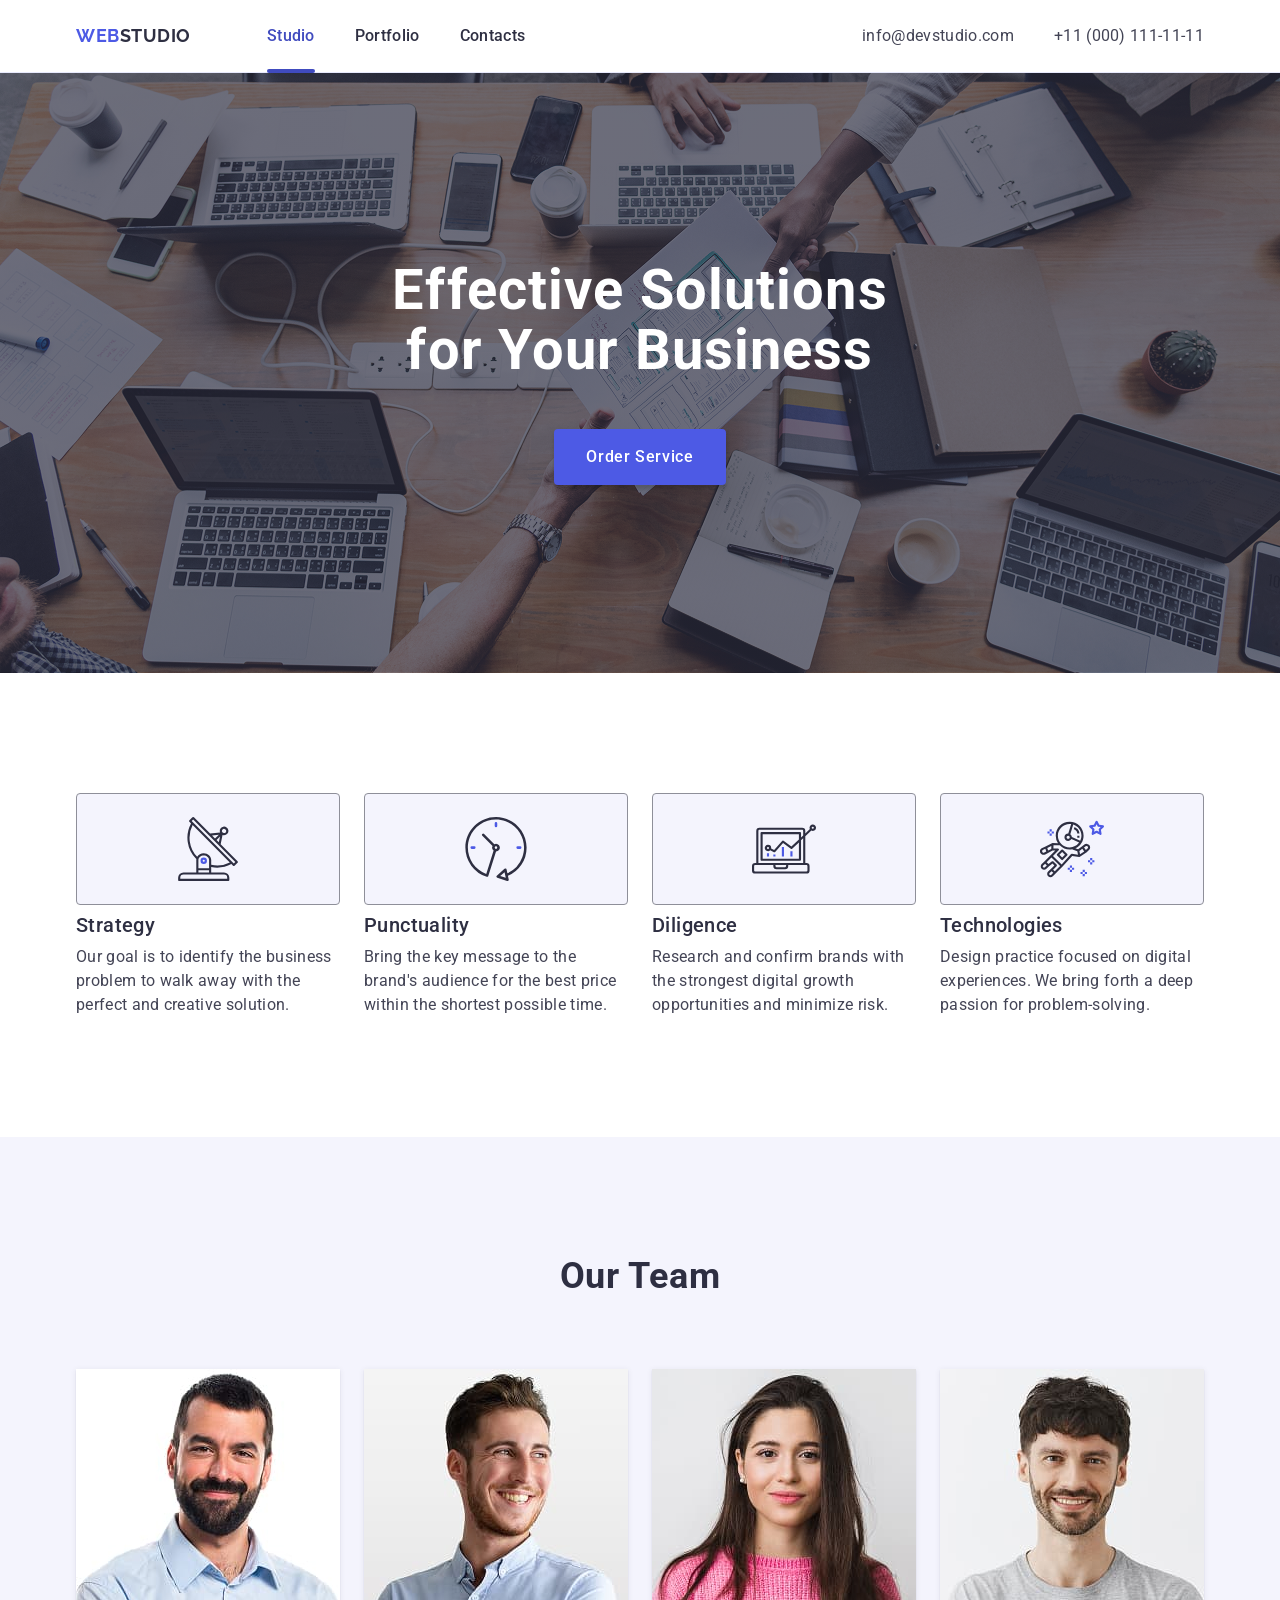
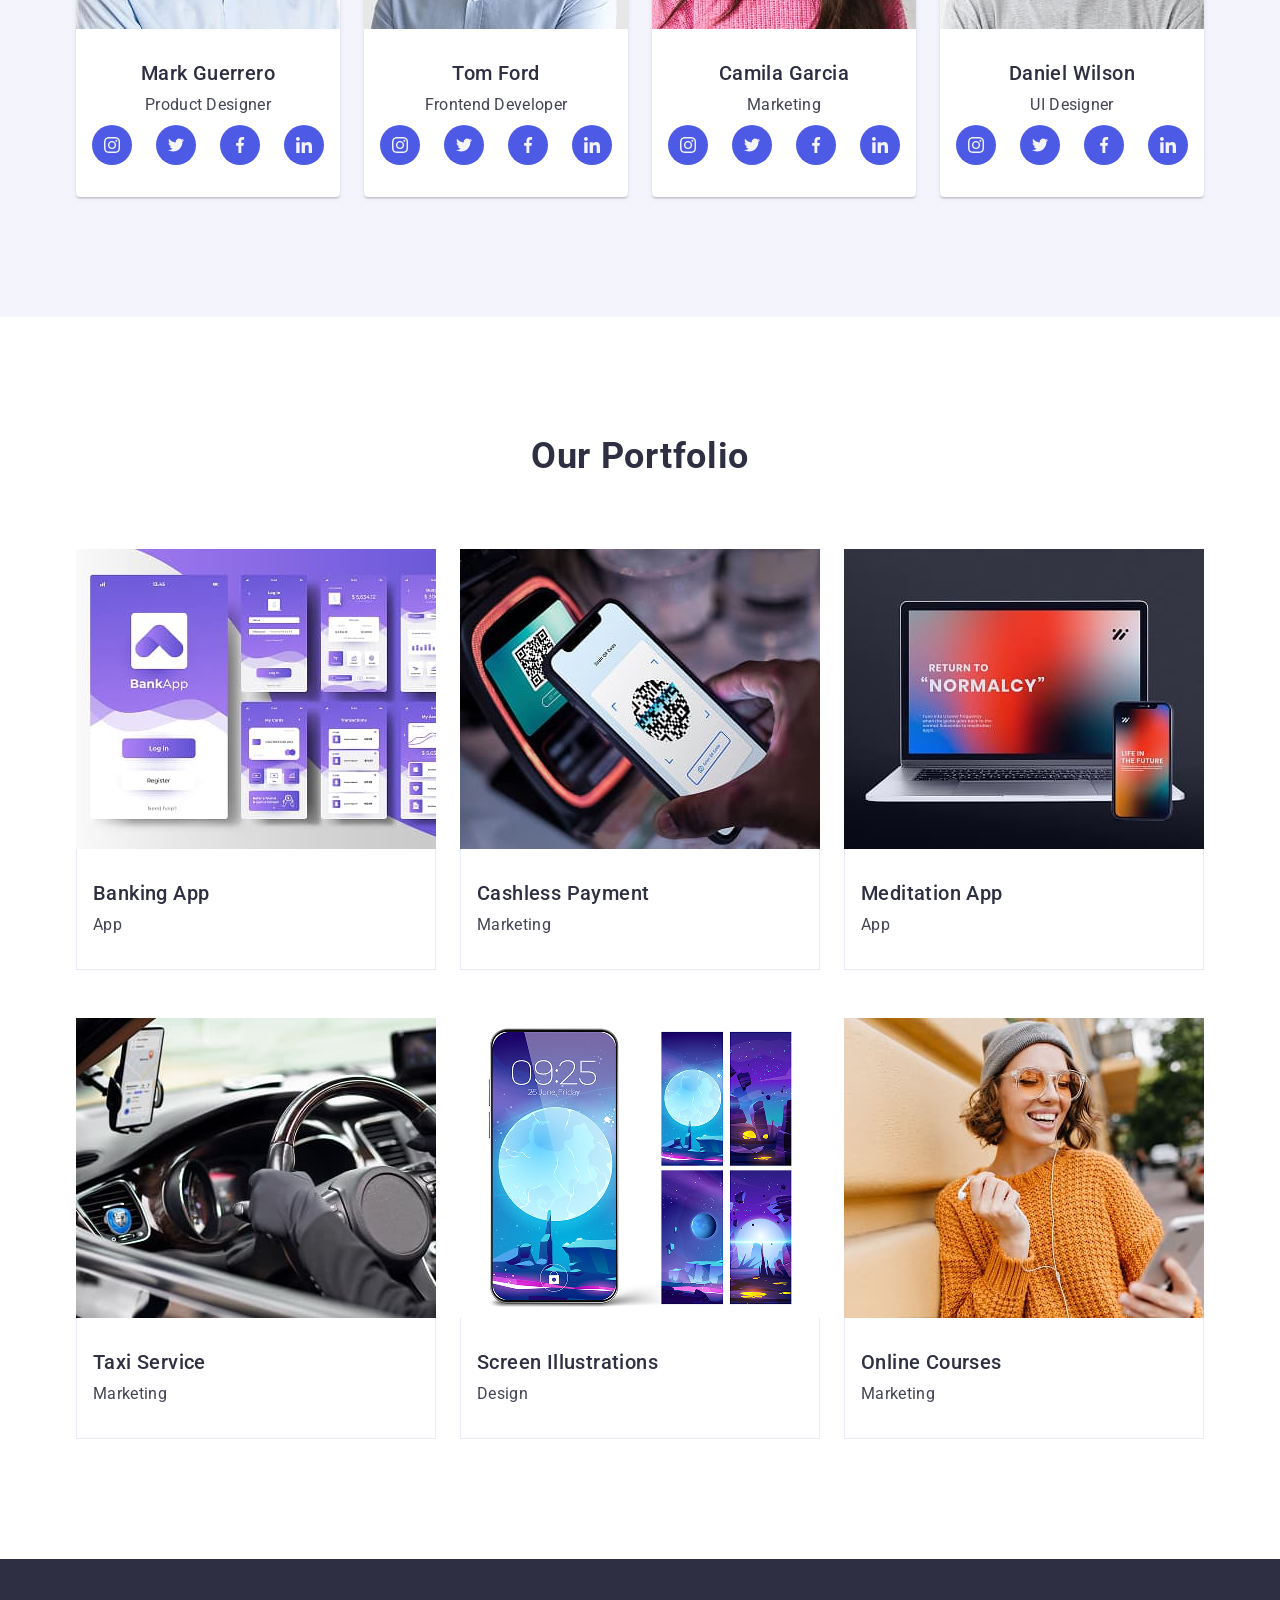
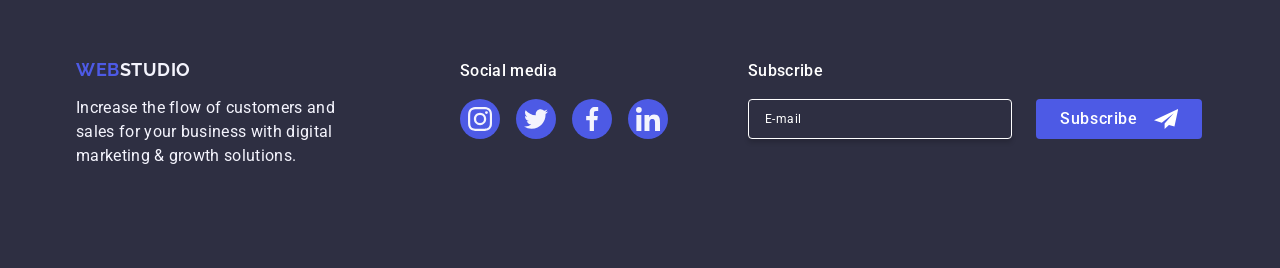
==== commit a3db1c22: "HW-5" ====
--- a/index.html
+++ b/index.html
@@ -365,6 +365,72 @@
       </section>
     </main>
 
+    <!-- footer -->
+    <footer class="footer">
+      <div class="container footer-content">
+        <div class="left-content">
+          <a href="/" class="footer-logo">Web<span class="footer-logo-accent">Studio</span></a>
+          <p class="footer-text">
+            Increase the flow of customers and sales for your business with digital marketing &
+            growth solutions.
+          </p>
+        </div>
+        <div class="middle-content">
+          <p class="social-text">Social media</p>
+          <ul class="social-list footer-social">
+            <li class="social-item">
+              <a class="social-link big" href="">
+                <svg class="social-icon" width="24" height="24">
+                  <use href="./images/icons.svg#icon-instagram"></use>
+                </svg>
+              </a>
+            </li>
+            <li class="social-item">
+              <a class="social-link big" href="">
+                <svg class="social-icon" width="24" height="24">
+                  <use href="./images/icons.svg#icon-twitter"></use>
+                </svg>
+              </a>
+            </li>
+            <li class="social-item">
+              <a class="social-link big" href="">
+                <svg class="social-icon" width="24" height="24">
+                  <use href="./images/icons.svg#icon-facebook"></use>
+                </svg>
+              </a>
+            </li>
+            <li class="social-item">
+              <a class="social-link big" href="">
+                <svg class="social-icon" width="24" height="24">
+                  <use href="./images/icons.svg#icon-linkedin"></use>
+                </svg>
+              </a>
+            </li>
+          </ul>
+        </div>
+        <div class="right-content">
+          <p class="form-text">Subscribe</p>
+          <form class="subscribe-form">
+            <label for="subscribe" class="subscribe-label">
+              <input
+                id="subscribe"
+                name="subscribe"
+                type="email"
+                placeholder="E-mail"
+                class="subscribe-input"
+              />
+            </label>
+            <button type="submit" class="subscribe-button">
+              Subscribe
+              <svg class="subscribe-icon" width="24" height="24">
+                <use href="./images/icons.svg#icon-plane"></use>
+              </svg>
+            </button>
+          </form>
+        </div>
+      </div>
+    </footer>
+
     <!-- Modal window -->
     <div class="modal-overlay">
       <div class="modal">
@@ -373,39 +439,44 @@
             <use href="./images/icons.svg#icon-close"></use>
           </svg>
         </button>
-        <h2 class="modal-title">Leave your contacts and we will call you back</h2>
+        <p class="modal-text">Leave your contacts and we will call you back</p>
         <form class="modal-form">
-          <label class="input-label" for="name">
-            Name
+          <div class="modal-field">
+            <label class="input-label" for="name"> Name </label>
             <div class="input-container">
               <input id="name" type="text" name="name" class="form-input" />
               <svg class="input-icon" width="18" height="24">
                 <use href="./images/icons.svg#icon-person"></use>
               </svg>
             </div>
-          </label>
-          <label class="input-label" for="phone"
-            >Phone
+          </div>
+          <div class="modal-field">
+            <label class="input-label" for="phone">Phone </label>
             <div class="input-container">
               <input id="phone" type="tel" name="phone" class="form-input" />
               <svg class="input-icon" width="18" height="24">
                 <use href="./images/icons.svg#icon-phone"></use>
               </svg>
             </div>
-          </label>
-          <label class="input-label" for="email"
-            >Email
+          </div>
+          <div class="modal-field">
+            <label class="input-label" for="email">Email </label>
             <div class="input-container">
               <input id="email" type="email" name="email" class="form-input" />
               <svg class="input-icon" width="18" height="24">
                 <use href="./images/icons.svg#icon-email"></use>
               </svg>
             </div>
-          </label>
-          <label class="input-label">
-            Comment
-            <textarea name="comment" placeholder="Text input" class="form-textarea"></textarea>
-          </label>
+          </div>
+          <div class="modal-field last-field">
+            <label id="user-comment" class="input-label"> Comment </label>
+            <textare
+              id="user-comment"
+              name="comment"
+              placeholder="Text input"
+              class="form-textarea"
+            ></textare>
+          </div>
           <label for="agreement" class="form-agreement">
             <input
               id="agreement"
@@ -428,72 +499,6 @@
       </div>
     </div>
 
-    <!-- footer -->
-    <footer class="footer">
-      <div class="container footer-content">
-        <div class="left-content">
-          <a href="/" class="footer-logo">Web<span class="footer-logo-accent">Studio</span></a>
-          <p class="footer-text">
-            Increase the flow of customers and sales for your business with digital marketing &
-            growth solutions.
-          </p>
-        </div>
-        <div class="middle-content">
-          <p class="social-text">Social media</p>
-          <ul class="social-list footer-social">
-            <li class="social-item">
-              <a class="social-link big" href="">
-                <svg class="social-icon" width="24" height="24">
-                  <use href="./images/icons.svg#icon-instagram"></use>
-                </svg>
-              </a>
-            </li>
-            <li class="social-item">
-              <a class="social-link big" href="">
-                <svg class="social-icon" width="24" height="24">
-                  <use href="./images/icons.svg#icon-twitter"></use>
-                </svg>
-              </a>
-            </li>
-            <li class="social-item">
-              <a class="social-link big" href="">
-                <svg class="social-icon" width="24" height="24">
-                  <use href="./images/icons.svg#icon-facebook"></use>
-                </svg>
-              </a>
-            </li>
-            <li class="social-item">
-              <a class="social-link big" href="">
-                <svg class="social-icon" width="24" height="24">
-                  <use href="./images/icons.svg#icon-linkedin"></use>
-                </svg>
-              </a>
-            </li>
-          </ul>
-        </div>
-        <div class="right-content">
-          <p class="form-text">Subscribe</p>
-          <form class="subscribe-form">
-            <label for="subscribe" class="">
-              <input
-                id="subscribe"
-                name="subscribe"
-                type="email"
-                placeholder="E-mail"
-                class="subscribe-input"
-              />
-            </label>
-            <button type="submit" class="subscribe-button">
-              Subscribe
-              <svg class="subscribe-icon" width="24" height="24">
-                <use href="./images/icons.svg#icon-plane"></use>
-              </svg>
-            </button>
-          </form>
-        </div>
-      </div>
-    </footer>
-
     <script src="js/index.js" defer></script>
   </body>
 </html>
--- a/css/styles.css
+++ b/css/styles.css
@@ -428,6 +428,143 @@
   line-height: 1.5;
 }
 
+/* Footer */
+.footer {
+  background-color: var(--accent-section-color);
+  color: #f4f4fd;
+
+  padding: 100px 0;
+}
+
+.footer-content {
+  display: flex;
+  align-items: baseline;
+}
+
+.left-content {
+  margin-right: 120px;
+}
+
+.footer-logo {
+  display: inline-block;
+
+  font-family: var(--logo-font);
+  font-weight: 700;
+  font-size: 18px;
+  line-height: 1.17;
+  letter-spacing: 0.03em;
+
+  text-transform: uppercase;
+
+  color: var(--accent-color);
+
+  margin-bottom: 16px;
+}
+
+.footer-logo-accent {
+  color: #f4f4fd;
+}
+
+.middle-content {
+  margin-right: 80px;
+}
+
+.footer-text {
+  line-height: 1.5;
+
+  max-width: 264px;
+}
+
+.social-list.footer-social {
+  gap: 16px;
+}
+
+.social-text,
+.form-text {
+  font-size: 16px;
+  font-weight: 500;
+  line-height: 1.5;
+  letter-spacing: 0.02em;
+
+  margin-bottom: 16px;
+  color: var(--white-color);
+}
+
+.social-link.big:hover,
+.social-link.big:focus {
+  background-color: rgba(49, 208, 170, 1);
+}
+
+.subscribe-form {
+  display: flex;
+  gap: 24px;
+}
+
+.subscribe-input {
+  width: 264px;
+  height: 40px;
+
+  padding: 8px 16px;
+
+  background-color: transparent;
+  box-shadow: 0px 4px 4px rgba(0, 0, 0, 0.15);
+  border-radius: 4px;
+  border: 1px solid var(--white-color);
+  outline: transparent;
+
+  font-size: 12px;
+  line-height: 2;
+  letter-spacing: 0.04em;
+
+  color: var(--white-color);
+
+  transition: border-color var(--transition);
+}
+
+.subscribe-input::placeholder {
+  font-size: 12px;
+  line-height: 2;
+  letter-spacing: 0.04em;
+
+  color: var(--white-color);
+}
+
+.subscribe-input:active,
+.subscribe-input:focus {
+  border-color: var(--accent-color);
+}
+
+.subscribe-button {
+  display: flex;
+  align-items: center;
+  justify-content: center;
+
+  min-width: 165px;
+  padding: 8px 24px;
+
+  font-weight: 500;
+  font-size: 16px;
+  line-height: 1.5;
+  letter-spacing: 0.04em;
+
+  border-radius: 4px;
+  border: none;
+  color: var(--white-color);
+  background-color: var(--accent-color);
+
+  transition: background-color var(--transition);
+}
+
+.subscribe-button:hover,
+.subscribe-button:focus {
+  background-color: var(--hover-color);
+}
+
+.subscribe-icon {
+  margin-left: 16px;
+  fill: var(--white-color);
+}
+
 /* Modal window */
 
 .modal-overlay {
@@ -437,9 +574,6 @@
   width: 100%;
   height: 100%;
   z-index: 2;
-  display: flex;
-  justify-content: center;
-  align-items: center;
 
   background: rgba(46, 47, 66, 0.4);
 
@@ -457,26 +591,25 @@
 }
 
 .modal {
-  position: relative;
+  position: absolute;
+  top: 50%;
+  left: 50%;
+  transform: translate(-50%, -50%);
 
   width: 408px;
-  height: 584px;
-  padding: 24px;
+  min-height: 584px;
+  padding: 72px 24px 24px;
 
   background-color: #fcfcfc;
   box-shadow: 0px 1px 1px 0px rgba(0, 0, 0, 0.14), 0px 1px 3px 0px rgba(0, 0, 0, 0.12),
     0px 2px 1px 0px rgba(0, 0, 0, 0.2);
   border-radius: 4px;
 
-  transform: scale(0.95);
-  opacity: 0;
-
-  transition: transform var(--transition), opacity var(--transition);
+  transition: transform var(--transition);
 }
 
 .modal-overlay.is-open .modal {
-  transform: scale(1);
-  opacity: 1;
+  transform: translate(-50%, -50%) scale(1);
 }
 
 .close-modal-button {
@@ -484,6 +617,13 @@
   justify-content: center;
   align-items: center;
 
+  position: absolute;
+  top: 24px;
+  right: 24px;
+
+  width: 24px;
+  height: 24px;
+
   padding: 8px;
   margin: 0px 0px 24px auto;
 
@@ -492,15 +632,17 @@
   border-radius: 50%;
   border: 1px solid rgba(0, 0, 0, 0.1);
 
-  transition: background-color var(--transition), border-color var(--transition);
-}
-
-.close-modal-button:hover {
+  transition: background-color var(--transition), border var(--transition);
+}
+
+.close-modal-button:hover,
+.close-modal-button:focus {
   background-color: var(--hover-color);
-  border-color: var(--hover-color);
-}
-
-.close-modal-button:hover .button-icon {
+  border: none;
+}
+
+.close-modal-button:hover .button-icon,
+.close-modal-button:focus .button-icon {
   fill: var(--white-color);
 }
 
@@ -509,10 +651,11 @@
   transition: fill var(--transition);
 }
 
-.modal-title {
+.modal-text {
   font-size: 16px;
   line-height: 1.5;
   font-weight: 500;
+  letter-spacing: 0.02em;
 
   color: var(--accent-section-color);
   text-align: center;
@@ -523,6 +666,10 @@
 .modal-form {
   display: flex;
   flex-direction: column;
+}
+
+.modal-field {
+  margin-bottom: 8px;
 }
 
 .input-label {
@@ -535,7 +682,7 @@
   width: 100%;
 }
 
-.input-label:last-of-type {
+.last-field {
   margin-bottom: 0;
 }
 
@@ -639,6 +786,7 @@
 }
 
 .form-button {
+  font-family: 'Roboto';
   font-size: 16px;
   font-weight: 500;
   line-height: 1.5;
@@ -648,11 +796,12 @@
   box-shadow: 0px 4px 4px 0px rgba(0, 0, 0, 0.15);
   color: var(--white-color);
   border-radius: 4px;
-  border: none;
-
+
+  display: block;
   margin: 0 auto;
-  padding: 16px 32px;
+  padding: 0;
   width: 169px;
+  height: 56px;
 
   transition: background-color var(--transition);
 }
@@ -661,138 +810,3 @@
 .form-button:focus {
   background-color: var(--hover-color);
 }
-
-/* Footer */
-.footer {
-  background-color: var(--accent-section-color);
-  color: #f4f4fd;
-
-  padding: 100px 0;
-}
-
-.footer-content {
-  display: flex;
-  align-items: baseline;
-}
-
-.left-content {
-  margin-right: 120px;
-}
-
-.footer-logo {
-  display: inline-block;
-
-  font-family: var(--logo-font);
-  font-weight: 700;
-  font-size: 18px;
-  line-height: 1.17;
-  letter-spacing: 0.03em;
-
-  text-transform: uppercase;
-
-  color: var(--accent-color);
-
-  margin-bottom: 16px;
-}
-
-.footer-logo-accent {
-  color: #f4f4fd;
-}
-
-.middle-content {
-  margin-right: 80px;
-}
-
-.footer-text {
-  line-height: 1.5;
-
-  max-width: 264px;
-}
-
-.social-list.footer-social {
-  gap: 16px;
-}
-
-.social-text,
-.form-text {
-  font-size: 16px;
-  font-weight: 500;
-  line-height: 1.5;
-  letter-spacing: 0.02em;
-
-  margin-bottom: 16px;
-  color: var(--white-color);
-}
-
-.social-link.big:hover,
-.social-link.big:focus {
-  background-color: rgba(49, 208, 170, 1);
-}
-
-.subscribe-form {
-  display: flex;
-  gap: 24px;
-}
-
-.subscribe-input {
-  width: 264px;
-  height: 40px;
-
-  padding: 8px 16px;
-
-  background-color: var(--accent-section-color);
-  border-radius: 4px;
-  border: 1px solid var(--white-color);
-  outline: transparent;
-
-  font-size: 12px;
-  line-height: 2;
-  letter-spacing: 0.04em;
-
-  color: var(--white-color);
-
-  transition: border-color var(--transition);
-}
-
-.subscribe-input::placeholder {
-  font-size: 12px;
-  line-height: 2;
-  letter-spacing: 0.04em;
-
-  color: var(--white-color);
-}
-
-.subscribe-input:active,
-.subscribe-input:focus {
-  border-color: var(--accent-color);
-}
-
-.subscribe-button {
-  display: flex;
-  align-items: center;
-  gap: 16px;
-
-  width: 165px;
-  padding: 8px 24px;
-
-  font-weight: 500;
-  font-size: 16px;
-  line-height: 1.5;
-  letter-spacing: 0.04em;
-
-  border-radius: 4px;
-  border: none;
-  color: var(--white-color);
-  background-color: var(--accent-color);
-
-  transition: background-color var(--transition);
-}
-
-.subscribe-button:hover,
-.subscribe-button:focus {
-  background-color: var(--hover-color);
-}
-
-.subscribe-icon {
-  fill: var(--white-color);
-}
